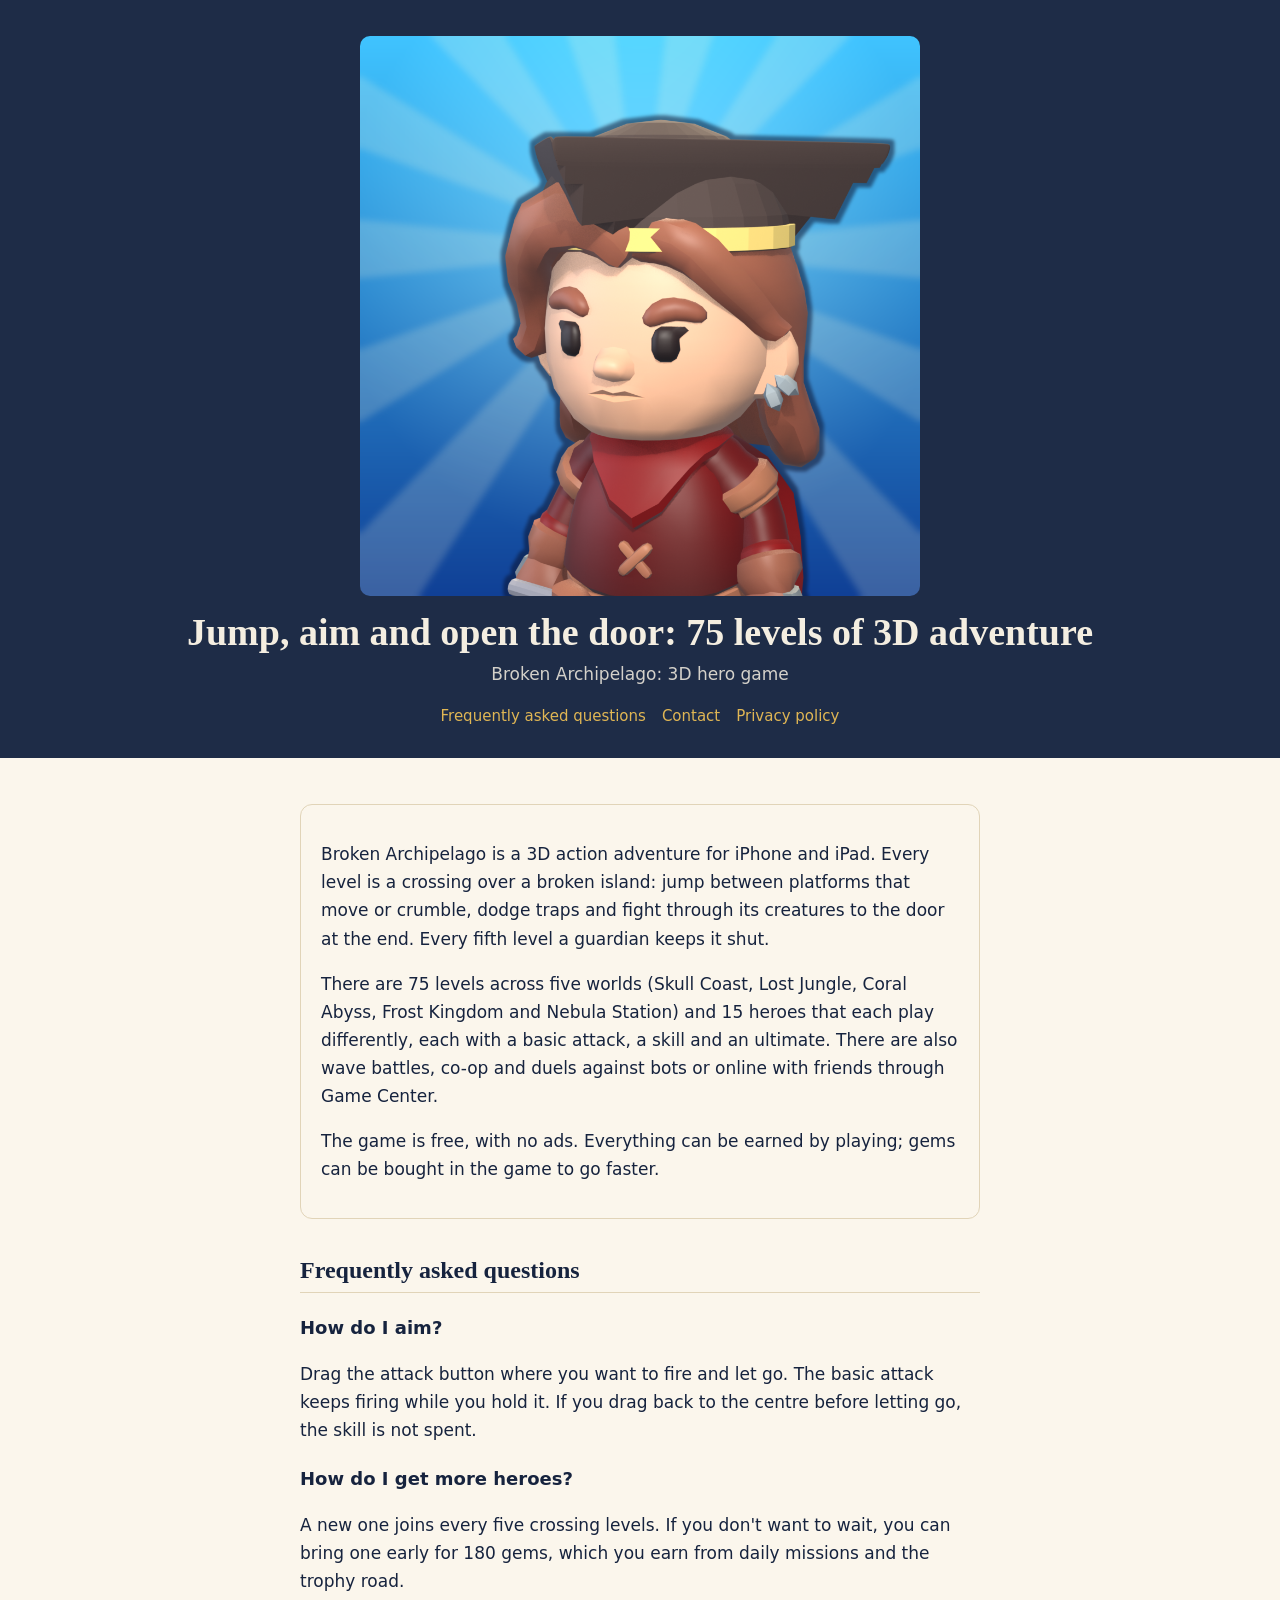
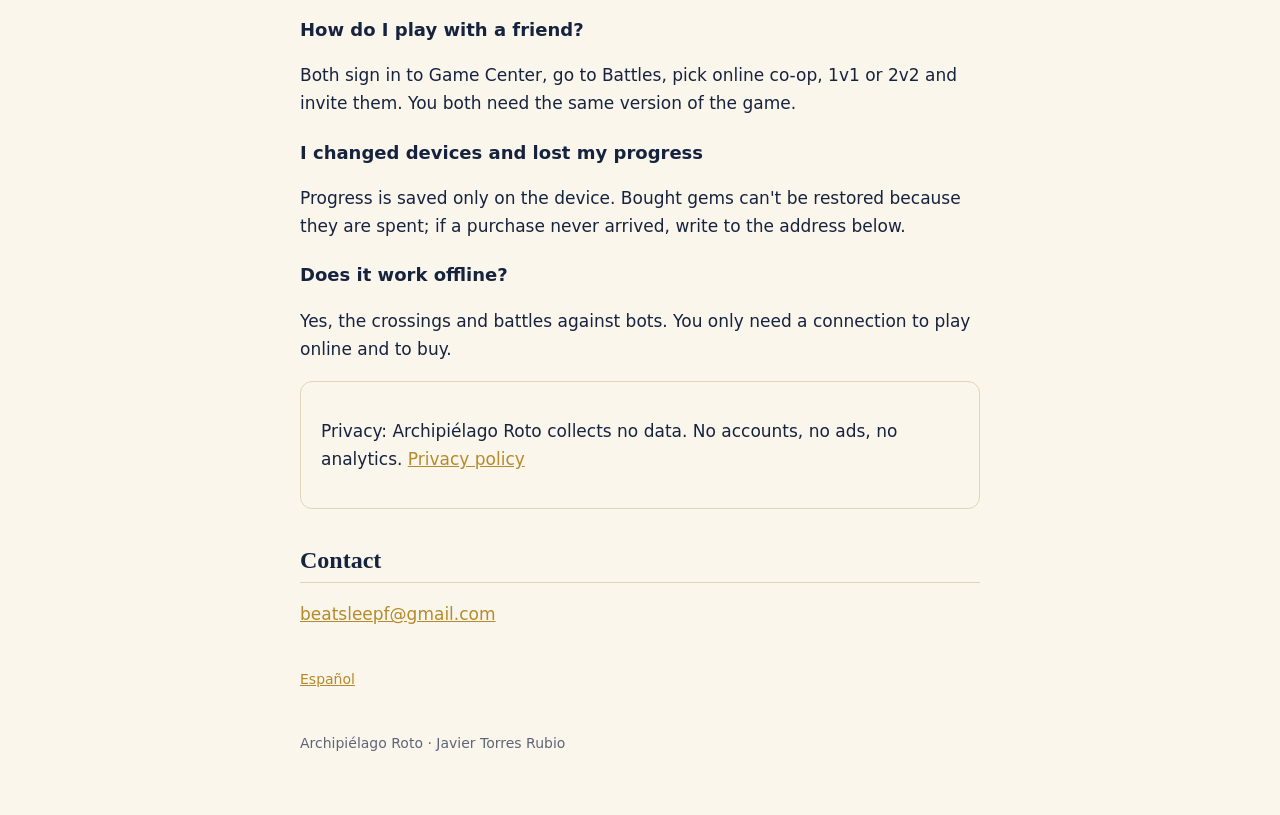
==== en/index.html @ f7ba3a09 "Archipiélago Roto: soporte y privacidad" ====
<!doctype html>
<html lang="en">
<head>
<meta charset="utf-8">
<meta name="viewport" content="width=device-width, initial-scale=1, viewport-fit=cover">
<title>Broken Archipelago: 3D hero game · Contact</title>
<meta name="description" content="Jump, aim and open the door: 75 levels of 3D adventure">
<link rel="canonical" href="https://javi7899.github.io/archipielago-web/en/">
<link rel="alternate" hreflang="es" href="https://javi7899.github.io/archipielago-web/">
<link rel="alternate" hreflang="en" href="https://javi7899.github.io/archipielago-web/en/">
<link rel="icon" href="../icon.png">
<link rel="stylesheet" href="../estilo.css">
</head>
<body>
<header>
  <img src="../icon.png" alt="Archipiélago Roto">
  <h1>Jump, aim and open the door: 75 levels of 3D adventure</h1>
  <p>Broken Archipelago: 3D hero game</p>
  <nav><a href="#faq">Frequently asked questions</a> <a href="#contact">Contact</a> <a href="privacy.html">Privacy policy</a></nav>
</header>
<main>
  <div class="card"><p>Broken Archipelago is a 3D action adventure for iPhone and iPad. Every level is a crossing over a broken island: jump between platforms that move or crumble, dodge traps and fight through its creatures to the door at the end. Every fifth level a guardian keeps it shut.</p><p>There are 75 levels across five worlds (Skull Coast, Lost Jungle, Coral Abyss, Frost Kingdom and Nebula Station) and 15 heroes that each play differently, each with a basic attack, a skill and an ultimate. There are also wave battles, co-op and duels against bots or online with friends through Game Center.</p><p>The game is free, with no ads. Everything can be earned by playing; gems can be bought in the game to go faster.</p></div>
  <h2 id="faq">Frequently asked questions</h2>
<h3>How do I aim?</h3>
<p>Drag the attack button where you want to fire and let go. The basic attack keeps firing while you hold it. If you drag back to the centre before letting go, the skill is not spent.</p>
<h3>How do I get more heroes?</h3>
<p>A new one joins every five crossing levels. If you don't want to wait, you can bring one early for 180 gems, which you earn from daily missions and the trophy road.</p>
<h3>How do I play with a friend?</h3>
<p>Both sign in to Game Center, go to Battles, pick online co-op, 1v1 or 2v2 and invite them. You both need the same version of the game.</p>
<h3>I changed devices and lost my progress</h3>
<p>Progress is saved only on the device. Bought gems can't be restored because they are spent; if a purchase never arrived, write to the address below.</p>
<h3>Does it work offline?</h3>
<p>Yes, the crossings and battles against bots. You only need a connection to play online and to buy.</p>
  <div class="card"><p>Privacy: Archipiélago Roto collects no data. No accounts, no ads, no analytics. <a href="privacy.html">Privacy policy</a></p></div>
  <h2 id="contact">Contact</h2>
  <p><span data-correo><noscript>beatsleepf (arroba) gmail.com</noscript></span></p>
  <p class="langs"><a href="../" hreflang="es" lang="es">Español</a></p>
  <footer>Archipiélago Roto · Javier Torres Rubio</footer>
</main>
<script src="../contacto.js"></script>
</body>
</html>
---- estilo.css ----
/* Ductus: mesa azul de Prusia, papel de algodón, guías sepia y pan de oro. */
:root{--desk:#1E2C47;--paper:#FBF6EC;--ink:#16233E;--sub:#5E6577;--rule:#E1D4B8;--gold:#B58A2B}
@media (prefers-color-scheme:dark){:root{--paper:#1A2030;--ink:#EFE6D2;--sub:#A6A08F;--rule:#323A4C;--gold:#E0B654}}
*{box-sizing:border-box}body{margin:0;background:var(--paper);color:var(--ink);font:17px/1.65 -apple-system,"SF Pro Text",system-ui,sans-serif;-webkit-font-smoothing:antialiased}
/* Nada de backdrop-filter en la cabecera: oscurece la página de debajo. */
header{background:var(--desk);color:#F4EEE1;padding:36px 20px 30px;text-align:center}
header img{max-width:min(560px,92vw);height:auto;display:block;margin:0 auto 14px;border-radius:10px}
header h1{margin:0 0 4px;font:600 clamp(26px,6vw,38px)/1.2 "New York",ui-serif,Georgia,serif}
header p{margin:0;opacity:.85}
nav{margin-top:16px;display:flex;flex-wrap:wrap;gap:8px 16px;justify-content:center;font-size:15px}
nav a{color:#E0B654;text-decoration:none}nav a:hover{text-decoration:underline}
main{max-width:720px;margin:0 auto;padding:28px 20px 60px}
h2{font:600 24px/1.3 "New York",ui-serif,Georgia,serif;margin:36px 0 8px;border-bottom:1px solid var(--rule);padding-bottom:6px}
h3{font-size:18px;margin:20px 0 4px}a{color:var(--gold)}
.card{border:1px solid var(--rule);border-radius:12px;padding:18px 20px;margin:18px 0}
.store{display:inline-block;margin-top:8px;padding:10px 18px;border-radius:999px;background:var(--gold);color:#fff;text-decoration:none;font-weight:600}
.langs{font-size:14px;color:var(--sub);margin-top:40px}.langs a{margin-right:10px}
footer{margin-top:40px;color:var(--sub);font-size:14px}
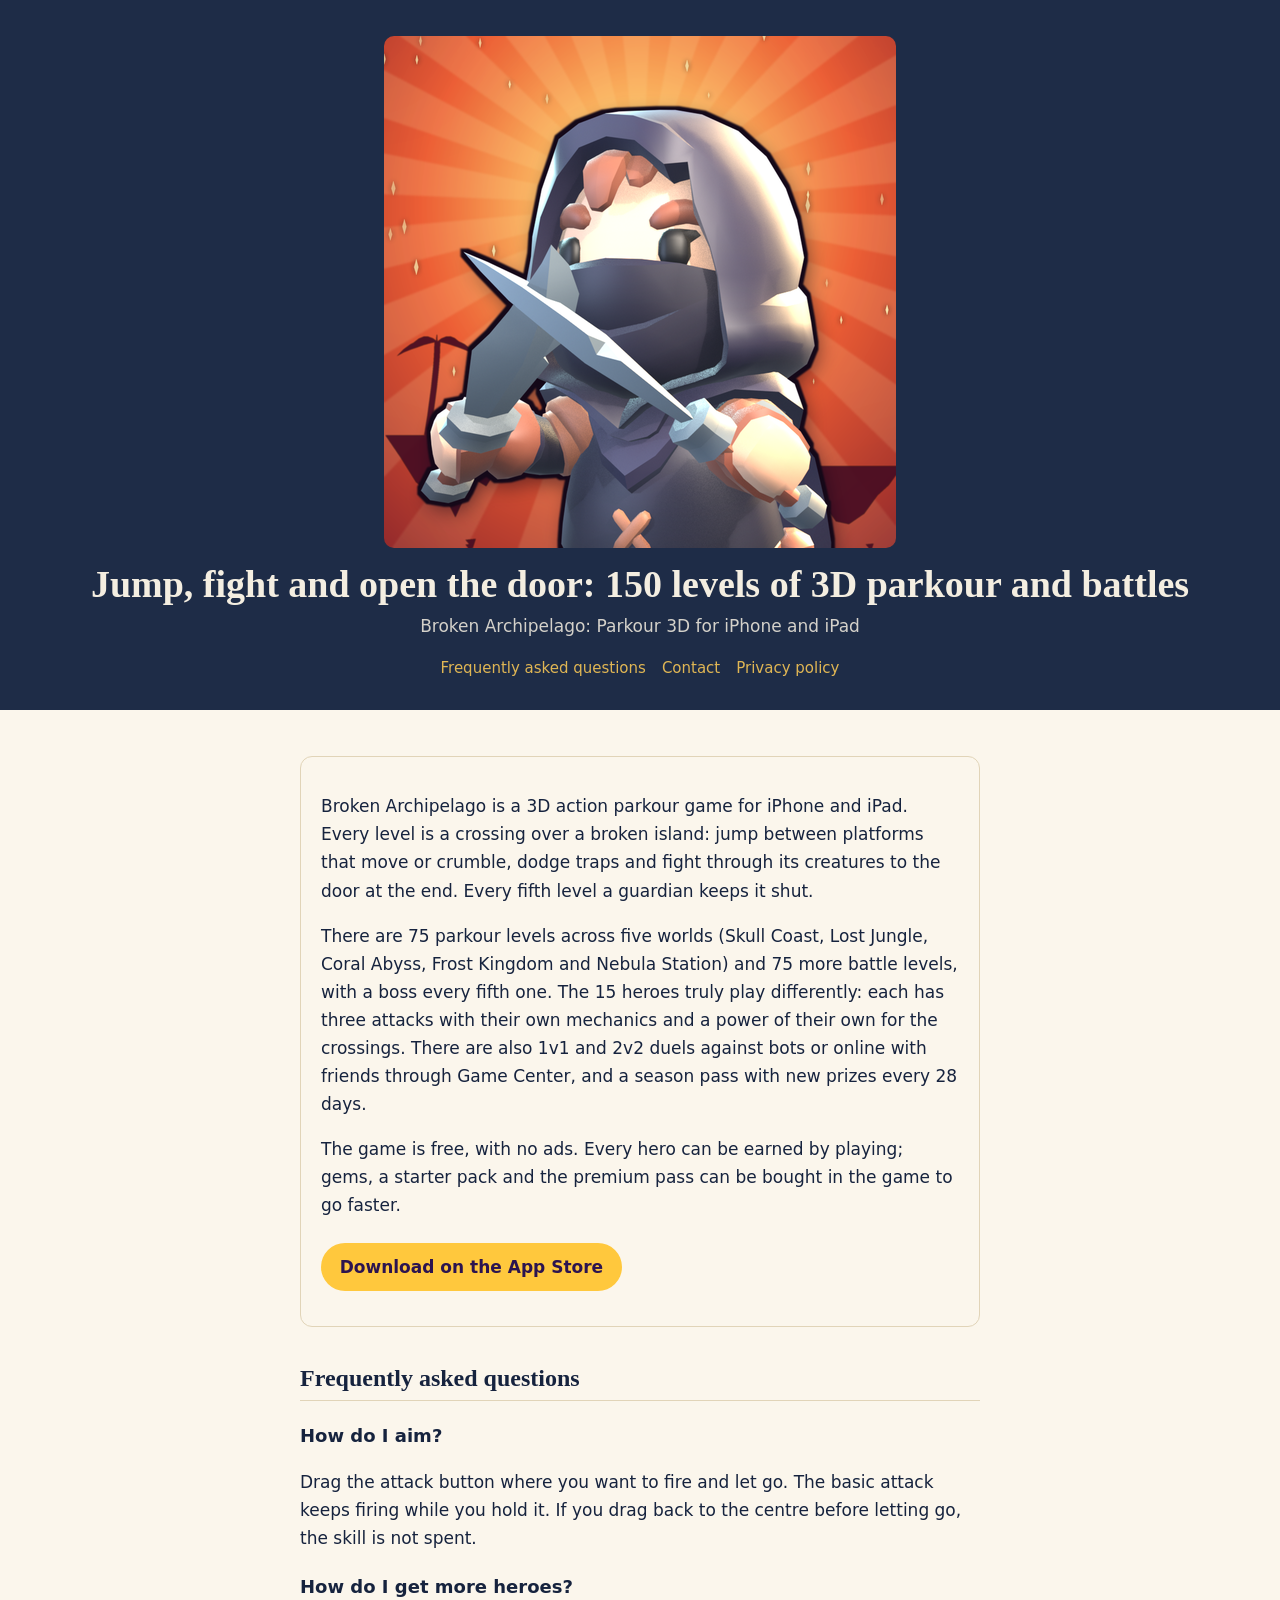
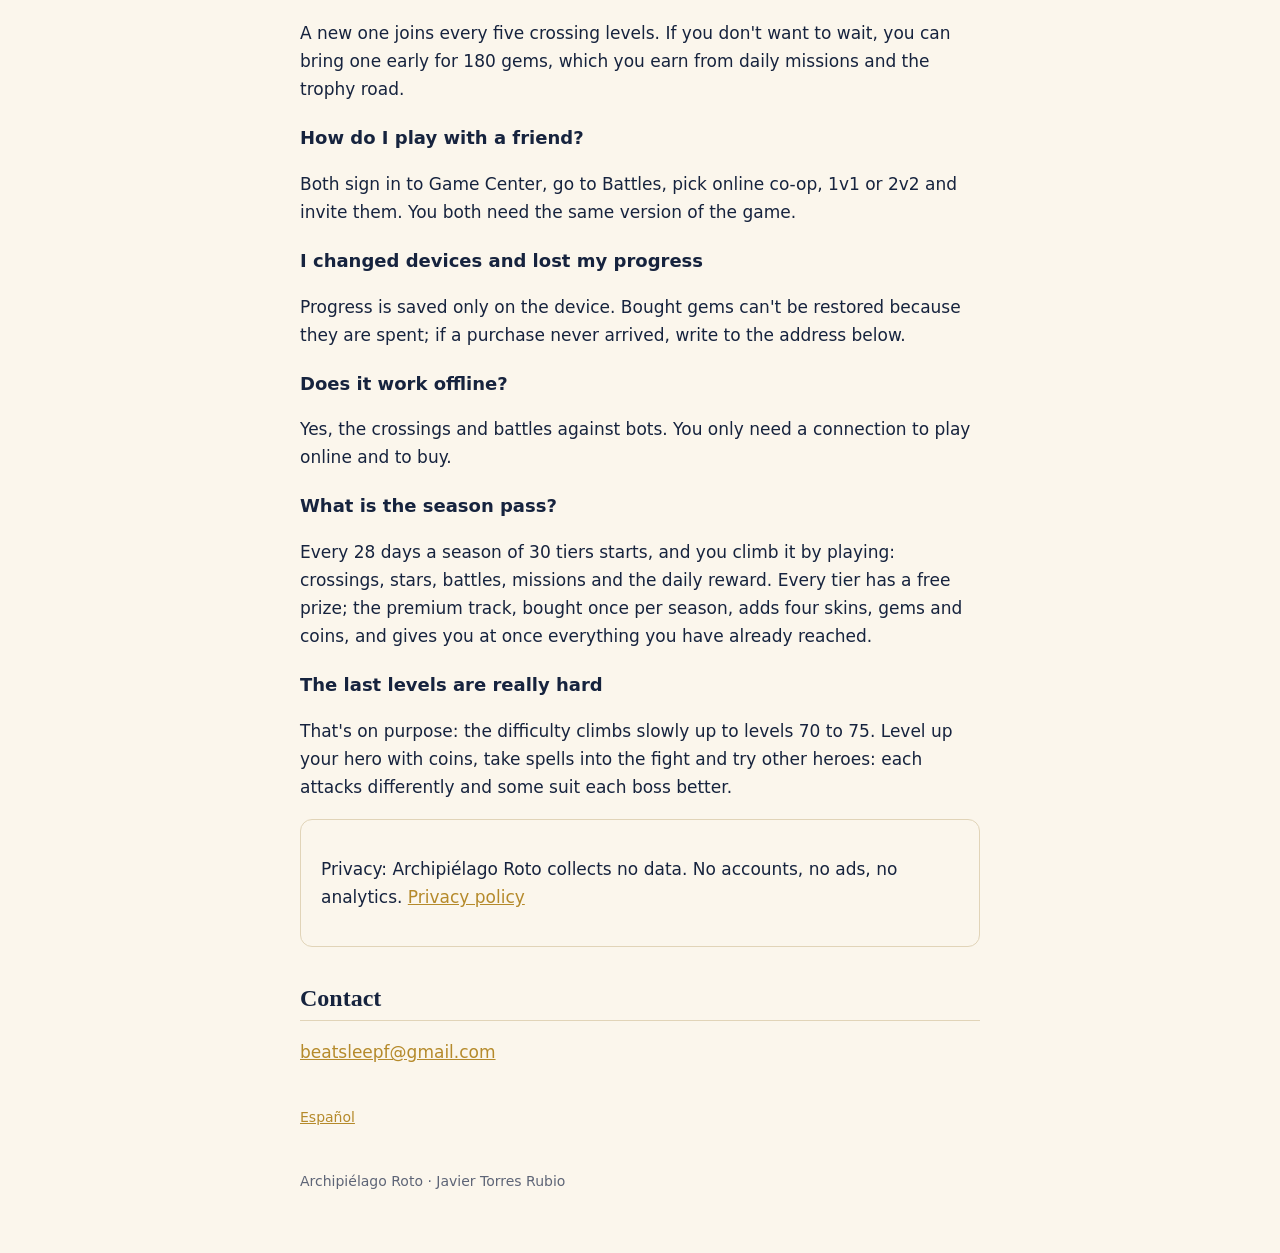
==== commit 412a0489: "Parkour 3D: 150 levels, season pass, new icon, structured data" ====
--- a/en/index.html
+++ b/en/index.html
@@ -3,23 +3,29 @@
 <head>
 <meta charset="utf-8">
 <meta name="viewport" content="width=device-width, initial-scale=1, viewport-fit=cover">
-<title>Broken Archipelago: 3D hero game · Contact</title>
-<meta name="description" content="Jump, aim and open the door: 75 levels of 3D adventure">
+<title>Broken Archipelago: 3D parkour, heroes and battles for iPhone and iPad</title>
+<meta name="description" content="A 3D action parkour game: 150 levels of crossings and battles, 15 different heroes, a season pass and duels with friends. Free, no ads, plays offline.">
+<meta name="apple-itunes-app" content="app-id=6838076888">
+<meta property="og:title" content="Broken Archipelago: 3D parkour, heroes and battles for iPhone and iPad">
+<meta property="og:description" content="A 3D action parkour game: 150 levels of crossings and battles, 15 different heroes, a season pass and duels with friends. Free, no ads, plays offline.">
+<meta property="og:image" content="https://javi7899.github.io/archipielago-web/icon.png">
 <link rel="canonical" href="https://javi7899.github.io/archipielago-web/en/">
 <link rel="alternate" hreflang="es" href="https://javi7899.github.io/archipielago-web/">
 <link rel="alternate" hreflang="en" href="https://javi7899.github.io/archipielago-web/en/">
 <link rel="icon" href="../icon.png">
 <link rel="stylesheet" href="../estilo.css">
+<script type="application/ld+json">{"@context": "https://schema.org", "@type": "VideoGame", "name": "Broken Archipelago", "description": "A 3D action parkour game: 150 levels of crossings and battles, 15 different heroes, a season pass and duels with friends. Free, no ads, plays offline.", "url": "https://javi7899.github.io/archipielago-web/en/", "image": "https://javi7899.github.io/archipielago-web/icon.png", "inLanguage": "en", "genre": ["Action", "Platformer", "Adventure"], "gamePlatform": ["iPhone", "iPad"], "operatingSystem": "iOS", "applicationCategory": "GameApplication", "playMode": ["SinglePlayer", "MultiPlayer", "CoOp"], "author": {"@type": "Person", "name": "Javier Torres Rubio"}, "offers": {"@type": "Offer", "price": "0", "priceCurrency": "EUR"}, "sameAs": "https://apps.apple.com/app/id6838076888"}</script>
+<script type="application/ld+json">{"@context": "https://schema.org", "@type": "FAQPage", "mainEntity": [{"@type": "Question", "name": "How do I aim?", "acceptedAnswer": {"@type": "Answer", "text": "Drag the attack button where you want to fire and let go. The basic attack keeps firing while you hold it. If you drag back to the centre before letting go, the skill is not spent."}}, {"@type": "Question", "name": "How do I get more heroes?", "acceptedAnswer": {"@type": "Answer", "text": "A new one joins every five crossing levels. If you don't want to wait, you can bring one early for 180 gems, which you earn from daily missions and the trophy road."}}, {"@type": "Question", "name": "How do I play with a friend?", "acceptedAnswer": {"@type": "Answer", "text": "Both sign in to Game Center, go to Battles, pick online co-op, 1v1 or 2v2 and invite them. You both need the same version of the game."}}, {"@type": "Question", "name": "I changed devices and lost my progress", "acceptedAnswer": {"@type": "Answer", "text": "Progress is saved only on the device. Bought gems can't be restored because they are spent; if a purchase never arrived, write to the address below."}}, {"@type": "Question", "name": "Does it work offline?", "acceptedAnswer": {"@type": "Answer", "text": "Yes, the crossings and battles against bots. You only need a connection to play online and to buy."}}, {"@type": "Question", "name": "What is the season pass?", "acceptedAnswer": {"@type": "Answer", "text": "Every 28 days a season of 30 tiers starts, and you climb it by playing: crossings, stars, battles, missions and the daily reward. Every tier has a free prize; the premium track, bought once per season, adds four skins, gems and coins, and gives you at once everything you have already reached."}}, {"@type": "Question", "name": "The last levels are really hard", "acceptedAnswer": {"@type": "Answer", "text": "That's on purpose: the difficulty climbs slowly up to levels 70 to 75. Level up your hero with coins, take spells into the fight and try other heroes: each attacks differently and some suit each boss better."}}]}</script>
 </head>
 <body>
 <header>
   <img src="../icon.png" alt="Archipiélago Roto">
-  <h1>Jump, aim and open the door: 75 levels of 3D adventure</h1>
-  <p>Broken Archipelago: 3D hero game</p>
+  <h1>Jump, fight and open the door: 150 levels of 3D parkour and battles</h1>
+  <p>Broken Archipelago: Parkour 3D for iPhone and iPad</p>
   <nav><a href="#faq">Frequently asked questions</a> <a href="#contact">Contact</a> <a href="privacy.html">Privacy policy</a></nav>
 </header>
 <main>
-  <div class="card"><p>Broken Archipelago is a 3D action adventure for iPhone and iPad. Every level is a crossing over a broken island: jump between platforms that move or crumble, dodge traps and fight through its creatures to the door at the end. Every fifth level a guardian keeps it shut.</p><p>There are 75 levels across five worlds (Skull Coast, Lost Jungle, Coral Abyss, Frost Kingdom and Nebula Station) and 15 heroes that each play differently, each with a basic attack, a skill and an ultimate. There are also wave battles, co-op and duels against bots or online with friends through Game Center.</p><p>The game is free, with no ads. Everything can be earned by playing; gems can be bought in the game to go faster.</p></div>
+  <div class="card"><p>Broken Archipelago is a 3D action parkour game for iPhone and iPad. Every level is a crossing over a broken island: jump between platforms that move or crumble, dodge traps and fight through its creatures to the door at the end. Every fifth level a guardian keeps it shut.</p><p>There are 75 parkour levels across five worlds (Skull Coast, Lost Jungle, Coral Abyss, Frost Kingdom and Nebula Station) and 75 more battle levels, with a boss every fifth one. The 15 heroes truly play differently: each has three attacks with their own mechanics and a power of their own for the crossings. There are also 1v1 and 2v2 duels against bots or online with friends through Game Center, and a season pass with new prizes every 28 days.</p><p>The game is free, with no ads. Every hero can be earned by playing; gems, a starter pack and the premium pass can be bought in the game to go faster.</p><p><a class="boton" href="https://apps.apple.com/app/id6838076888">Download on the App Store</a></p></div>
   <h2 id="faq">Frequently asked questions</h2>
 <h3>How do I aim?</h3>
 <p>Drag the attack button where you want to fire and let go. The basic attack keeps firing while you hold it. If you drag back to the centre before letting go, the skill is not spent.</p>
@@ -31,6 +37,10 @@
 <p>Progress is saved only on the device. Bought gems can't be restored because they are spent; if a purchase never arrived, write to the address below.</p>
 <h3>Does it work offline?</h3>
 <p>Yes, the crossings and battles against bots. You only need a connection to play online and to buy.</p>
+<h3>What is the season pass?</h3>
+<p>Every 28 days a season of 30 tiers starts, and you climb it by playing: crossings, stars, battles, missions and the daily reward. Every tier has a free prize; the premium track, bought once per season, adds four skins, gems and coins, and gives you at once everything you have already reached.</p>
+<h3>The last levels are really hard</h3>
+<p>That's on purpose: the difficulty climbs slowly up to levels 70 to 75. Level up your hero with coins, take spells into the fight and try other heroes: each attacks differently and some suit each boss better.</p>
   <div class="card"><p>Privacy: Archipiélago Roto collects no data. No accounts, no ads, no analytics. <a href="privacy.html">Privacy policy</a></p></div>
   <h2 id="contact">Contact</h2>
   <p><span data-correo><noscript>beatsleepf (arroba) gmail.com</noscript></span></p>
--- a/estilo.css
+++ b/estilo.css
@@ -16,3 +16,4 @@
 .store{display:inline-block;margin-top:8px;padding:10px 18px;border-radius:999px;background:var(--gold);color:#fff;text-decoration:none;font-weight:600}
 .langs{font-size:14px;color:var(--sub);margin-top:40px}.langs a{margin-right:10px}
 footer{margin-top:40px;color:var(--sub);font-size:14px}
+.boton{display:inline-block;margin-top:.4em;padding:.6em 1.1em;border-radius:999px;background:#FFC83D;color:#2C1450;font-weight:800;text-decoration:none}
